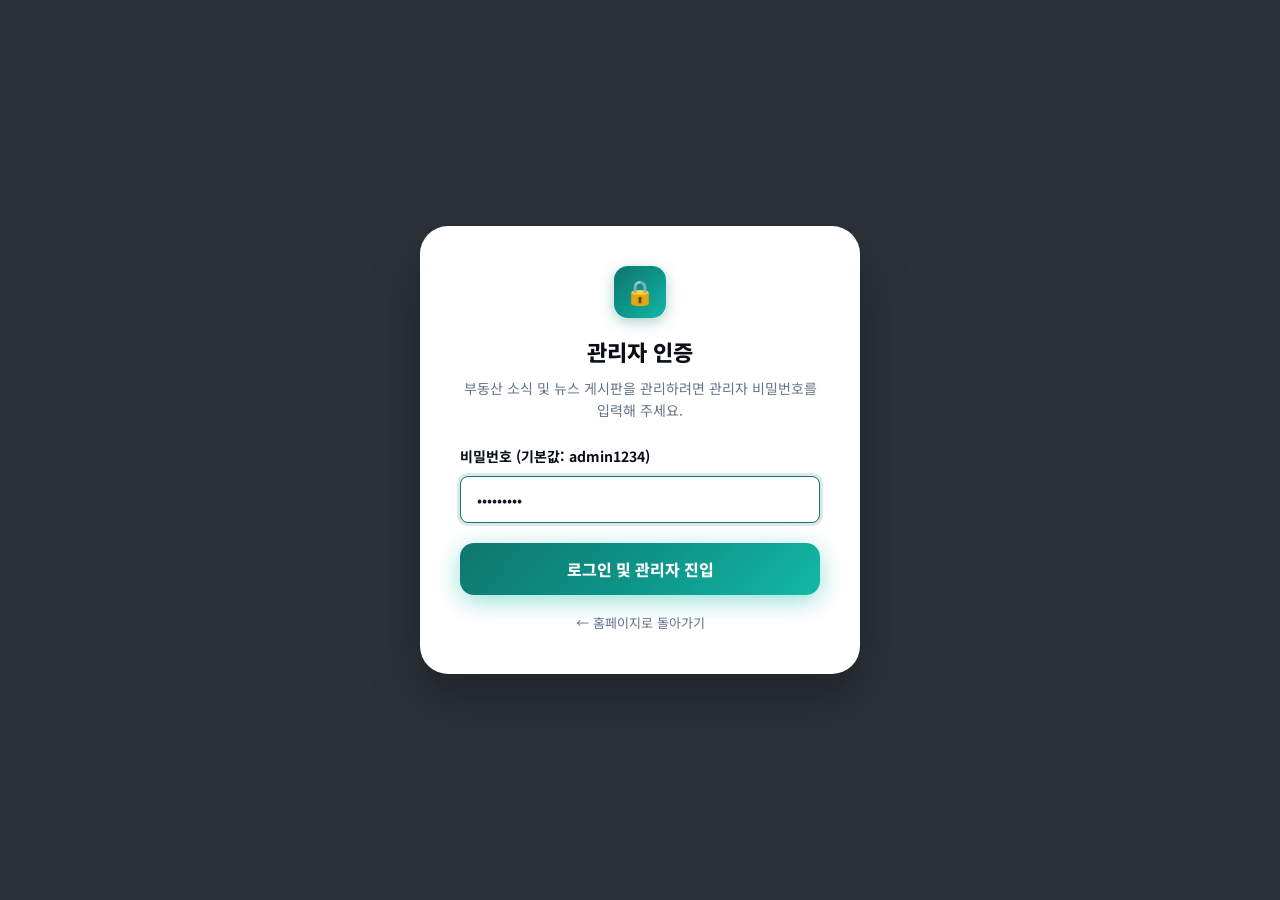
==== admin.html @ b2b27954 "feat: 드림공인중개사사무소 홈페이지 및 Vercel 서버리스 게시판 시스템 초기 구축" ====
<!DOCTYPE html>
<html lang="ko">
<head>
  <meta charset="UTF-8">
  <meta name="viewport" content="width=device-width, initial-scale=1.0">
  <title>부동산 소식 관리자 포털 | Vercel 서버리스 어드민</title>
  <link rel="stylesheet" href="css/style.css">
  <style>
    .admin-container {
      max-width: 1140px;
      margin: 40px auto;
      padding: 0 20px;
    }
    .admin-header-bar {
      display: flex;
      align-items: center;
      justify-content: space-between;
      margin-bottom: 30px;
      padding-bottom: 20px;
      border-bottom: 1px solid var(--border-color);
    }
    .admin-card {
      background: #ffffff;
      border: 1px solid var(--border-color);
      border-radius: var(--radius-lg);
      padding: 28px;
      margin-bottom: 30px;
      box-shadow: var(--shadow-sm);
    }
    .admin-table {
      width: 100%;
      border-collapse: collapse;
      font-size: 14px;
    }
    .admin-table th, .admin-table td {
      padding: 14px 12px;
      text-align: left;
      border-bottom: 1px solid var(--border-color);
    }
    .admin-table th {
      background: #f8fafc;
      color: var(--text-muted);
      font-weight: 700;
    }
    .badge-cat {
      background: rgba(15, 118, 110, 0.1);
      color: var(--primary);
      padding: 4px 8px;
      border-radius: 4px;
      font-weight: 700;
      font-size: 12px;
    }
    .btn-table-edit {
      padding: 6px 12px;
      border-radius: var(--radius-sm);
      background: #f1f5f9;
      color: var(--text-main);
      font-weight: 600;
      cursor: pointer;
    }
    .btn-table-edit:hover {
      background: #e2e8f0;
    }
    .btn-table-del {
      padding: 6px 12px;
      border-radius: var(--radius-sm);
      background: #fee2e2;
      color: #dc2626;
      font-weight: 600;
      cursor: pointer;
    }
    .btn-table-del:hover {
      background: #fca5a5;
    }
    .status-badge-active {
      display: inline-block;
      padding: 6px 14px;
      border-radius: var(--radius-full);
      background: #ecfdf5;
      color: #047857;
      border: 1px solid #a7f3d0;
      font-weight: 700;
      font-size: 13px;
    }
    .status-badge-local {
      display: inline-block;
      padding: 6px 14px;
      border-radius: var(--radius-full);
      background: #fffbeb;
      color: #b45309;
      border: 1px solid #fde68a;
      font-weight: 700;
      font-size: 13px;
    }
    /* Auth Modal */
    .login-modal-box {
      position: fixed;
      inset: 0;
      background: rgba(9, 14, 23, 0.85);
      backdrop-filter: blur(10px);
      z-index: 3000;
      display: flex;
      align-items: center;
      justify-content: center;
      padding: 20px;
    }
    .login-card {
      background: #ffffff;
      border-radius: var(--radius-xl);
      padding: 40px;
      max-width: 440px;
      width: 100%;
      text-align: center;
      box-shadow: 0 25px 50px rgba(0,0,0,0.3);
    }
  </style>
</head>
<body style="background:#f1f5f9; padding-bottom: 40px;">

  <!-- Password Authentication Modal -->
  <div id="loginModal" class="login-modal-box">
    <div class="login-card">
      <div class="logo-badge" style="margin: 0 auto 16px; width:52px; height:52px; font-size:24px;">🔒</div>
      <h2 style="font-size:22px; font-weight:800; color:var(--navy-dark); margin-bottom:8px;">관리자 인증</h2>
      <p style="font-size:14px; color:var(--text-muted); margin-bottom:24px;">부동산 소식 및 뉴스 게시판을 관리하려면 관리자 비밀번호를 입력해 주세요.</p>
      
      <form onsubmit="handleLogin(event)">
        <div class="form-group" style="margin-bottom: 20px; text-align: left;">
          <label class="form-label">비밀번호 (기본값: admin1234)</label>
          <input type="password" id="adminPasswordInput" class="form-control" placeholder="비밀번호 입력" value="admin1234" required autofocus>
        </div>
        <button type="submit" class="btn-primary-glow" style="width:100%; justify-content:center; padding:14px;">로그인 및 관리자 진입</button>
        <div style="margin-top:14px;">
          <a href="/" style="font-size:13px; color:var(--text-muted);">← 홈페이지로 돌아가기</a>
        </div>
      </form>
    </div>
  </div>

  <!-- Admin Main Portal -->
  <div id="adminContent" class="admin-container" style="display:none;">
    
    <!-- Top Navigation -->
    <div class="admin-header-bar">
      <div>
        <a href="/" style="font-size:14px; font-weight:700; color:var(--primary); display:inline-flex; align-items:center; gap:6px; margin-bottom:6px;">
          ← 홈페이지 바로가기
        </a>
        <h1 style="font-size:26px; font-weight:900; color:var(--navy-dark);">부동산 소식 & 뉴스 관리자</h1>
        <p style="font-size:14px; color:var(--text-muted);">Vercel 서버리스 및 GitHub JSON 데이터베이스 연동 관리 포털</p>
      </div>

      <div style="display:flex; gap:10px; align-items:center;">
        <button onclick="downloadJsonBackup()" class="btn-secondary-glass" style="color:var(--navy-dark); border-color:#cbd5e1; background:#fff; padding:10px 16px; font-size:13px;">
          💾 JSON 백업 다운로드
        </button>
        <button onclick="handleLogout()" class="btn-secondary-glass" style="color:#ef4444; border-color:#fca5a5; background:#fff; padding:10px 16px; font-size:13px;">
          로그아웃
        </button>
      </div>
    </div>

    <!-- Serverless & GitHub DB Status Card -->
    <div class="admin-card" style="background: linear-gradient(to right, #f0fdfa, #f8fafc); border-color:#99f6e4;">
      <div style="display:flex; justify-content:space-between; align-items:center; flex-wrap:wrap; gap:16px; margin-bottom:14px;">
        <div style="display:flex; align-items:center; gap:12px;">
          <span style="font-size:20px;">⚡</span>
          <div>
            <h3 style="font-size:16px; font-weight:800; color:#0d5f58;">데이터베이스 연동 상태</h3>
            <p style="font-size:13px; color:#64748b;">별도의 유료 DB 없이 GitHub 레포지토리의 <code style="background:#e2e8f0; padding:2px 6px; border-radius:4px;">data/board.json</code> 파일을 영구 보존 데이터베이스로 사용합니다.</p>
          </div>
        </div>
        <div id="dbSourceBadge" class="status-badge-local">연동 확인 중...</div>
      </div>

      <details style="font-size:13px; color:#475569; background:#fff; padding:12px 16px; border-radius:8px; border:1px solid #e2e8f0;">
        <summary style="font-weight:700; cursor:pointer; color:#0f766e;">📌 Vercel 배포 시 GitHub 자동 커밋 영구 저장 설정법 (클릭하여 보기)</summary>
        <div style="margin-top:10px; line-height:1.7;">
          Vercel 대시보드 <strong>Project Settings → Environment Variables</strong>에 다음 3가지 환경변수를 등록하시면, 관리자에서 글을 쓸 때마다 GitHub 저장소로 자동 커밋되어 데이터가 영구 보존됩니다:
          <ul style="margin:8px 0 8px 20px; list-style:disc;">
            <li><strong>GITHUB_TOKEN</strong>: GitHub 개인 액세스 토큰 (Personal Access Token, <code style="background:#f1f5f9; padding:2px 4px;">repo</code> 권한 필요)</li>
            <li><strong>GITHUB_OWNER</strong>: GitHub 계정명 또는 조직명 (예: <code style="background:#f1f5f9; padding:2px 4px;">your-github-id</code>)</li>
            <li><strong>GITHUB_REPO</strong>: GitHub 레포지토리명 (예: <code style="background:#f1f5f9; padding:2px 4px;">your-realestate-repo</code>)</li>
            <li><strong>ADMIN_PASSWORD</strong>: 관리자 비밀번호 (기본값: admin1234)</li>
          </ul>
        </div>
      </details>
    </div>

    <!-- Post Creation & Editor Form -->
    <div class="admin-card">
      <div style="display:flex; justify-content:space-between; align-items:center; margin-bottom:20px;">
        <h2 id="formCardTitle" style="font-size:19px; font-weight:800; color:var(--navy-dark);">새 부동산 소식 / 뉴스 작성</h2>
        <button id="cancelEditBtn" onclick="resetForm()" style="display:none; font-size:13px; color:#ef4444; background:none; cursor:pointer; font-weight:700;">✕ 수정 취소</button>
      </div>

      <form id="postEditorForm">
        <div class="form-grid">
          <div class="form-group" style="grid-column: 1 / -1;">
            <label class="form-label">제목 *</label>
            <input type="text" name="title" class="form-control" placeholder="예: 안양 인덕원역 역세권 상가·오피스 가치 전망" required>
          </div>

          <div class="form-group">
            <label class="form-label">카테고리</label>
            <select name="category" class="form-control">
              <option value="개발호재">개발호재 (교통·환승·지구단위)</option>
              <option value="공장·창고">공장·창고 (지식산업센터·물류)</option>
              <option value="상가·사무실">상가·사무실 (역세권·임대수익)</option>
              <option value="세무·법률">세무·법률 (취득세감면·정책자금)</option>
              <option value="시장동향">시장동향 (시세·공실률트렌드)</option>
              <option value="공지사항">공지사항</option>
            </select>
          </div>

          <div class="form-group">
            <label class="form-label">작성자</label>
            <input type="text" name="author" class="form-control" value="대표 공인중개사">
          </div>

          <div class="form-group" style="grid-column: 1 / -1;">
            <label class="form-label">한 줄 요약 (카드 및 목록에 표시)</label>
            <input type="text" name="summary" class="form-control" placeholder="게시글의 핵심 내용을 1~2문장으로 요약해 주세요.">
          </div>

          <div class="form-group" style="grid-column: 1 / -1;">
            <label class="form-label">본문 내용 (마크다운 지원: ### 소제목, - 리스트, > 인용구 등) *</label>
            <textarea name="content" class="form-control" rows="8" placeholder="상세 소식 및 분석 내용을 입력하세요." required></textarea>
          </div>

          <div class="form-group">
            <label class="form-label">태그 (쉼표로 구분)</label>
            <input type="text" name="tags" class="form-control" placeholder="인덕원, GTX-C, 상가투자, 공장매매">
          </div>

          <div class="form-group">
            <label class="form-label">썸네일 이미지 URL (미입력 시 기본 이미지 자동 적용)</label>
            <input type="url" name="thumbnail" class="form-control" placeholder="https://images.unsplash.com/photo-...">
          </div>

          <div class="form-group" style="grid-column: 1 / -1; display:flex; align-items:center; gap:8px;">
            <input type="checkbox" id="isPinnedCheck" name="isPinned" style="width:18px; height:18px;">
            <label for="isPinnedCheck" style="font-size:14px; font-weight:700; color:var(--navy-dark); cursor:pointer;">
              상단 고정 공지로 등록 (목록 최상단에 핀으로 강조 표시)
            </label>
          </div>
        </div>

        <div style="display:flex; justify-content:flex-end; gap:12px;">
          <button type="button" onclick="resetForm()" class="btn-secondary-glass" style="color:var(--text-muted); border-color:#cbd5e1; background:#f8fafc;">초기화</button>
          <button type="submit" id="savePostBtn" class="btn-primary-glow" style="padding:12px 28px;">게시글 저장</button>
        </div>
      </form>
    </div>

    <!-- Posts Table List -->
    <div class="admin-card">
      <div style="display:flex; justify-content:space-between; align-items:center; margin-bottom:18px;">
        <h2 style="font-size:19px; font-weight:800; color:var(--navy-dark);">
          등록된 게시글 목록 <span id="totalPostCount" style="color:var(--primary); font-size:15px; font-weight:700;"></span>
        </h2>
      </div>

      <div style="overflow-x:auto;">
        <table class="admin-table">
          <thead>
            <tr>
              <th style="width:50px;">No</th>
              <th style="width:110px;">카테고리</th>
              <th>제목</th>
              <th style="width:100px;">등록일</th>
              <th style="width:70px;">조회수</th>
              <th style="width:130px;">관리</th>
            </tr>
          </thead>
          <tbody id="adminPostListBody">
            <!-- Dynamic rows rendered by admin.js -->
          </tbody>
        </table>
      </div>
    </div>

  </div>

  <script src="js/admin.js"></script>
</body>
</html>
---- css/style.css ----
/* ==========================================================================
   안양·군포·의왕 공장·창고·상가·사무실 전문 부동산 프리미엄 스타일시트
   Design System: Glassmorphism + Trust Teal & Luxury Navy + Modern Korean Typography
   ========================================================================== */

@import url('https://fonts.googleapis.com/css2?family=Montserrat:wght@400;500;600;700;800;900&family=Noto+Sans+KR:wght@300;400;500;600;700;800;900&family=Outfit:wght@400;500;600;700;800&display=swap');

:root {
  /* Color Palette */
  --primary: #0f766e;
  --primary-light: #14b8a6;
  --primary-dark: #0d5f58;
  --primary-gradient: linear-gradient(135deg, #0f766e 0%, #0d9488 50%, #14b8a6 100%);
  
  --navy-dark: #090e17;
  --navy-card: #111927;
  --navy-border: rgba(255, 255, 255, 0.08);
  
  --accent-gold: #d97706;
  --accent-gold-light: #f59e0b;
  --accent-gold-gradient: linear-gradient(135deg, #f59e0b 0%, #d97706 100%);

  --bg-main: #f8fafc;
  --bg-card: #ffffff;
  --text-main: #0f172a;
  --text-muted: #64748b;
  --text-light: #94a3b8;
  --border-color: #e2e8f0;

  /* Glassmorphism Tokens */
  --glass-bg: rgba(255, 255, 255, 0.82);
  --glass-border: rgba(255, 255, 255, 0.6);
  --glass-shadow: 0 20px 40px -15px rgba(15, 118, 110, 0.1);
  --glass-blur: blur(16px);

  --glass-dark-bg: rgba(17, 25, 39, 0.88);
  --glass-dark-border: rgba(255, 255, 255, 0.12);
  --glass-dark-shadow: 0 25px 50px -12px rgba(0, 0, 0, 0.5);

  /* Elevation */
  --shadow-sm: 0 2px 4px rgba(0, 0, 0, 0.04);
  --shadow-md: 0 6px 16px rgba(0, 0, 0, 0.08);
  --shadow-lg: 0 12px 30px rgba(0, 0, 0, 0.12);
  --shadow-glow: 0 0 25px rgba(20, 184, 166, 0.35);

  /* Radius & Spacing */
  --radius-sm: 8px;
  --radius-md: 14px;
  --radius-lg: 20px;
  --radius-xl: 28px;
  --radius-full: 9999px;

  --transition-fast: 0.18s ease;
  --transition-normal: 0.3s cubic-bezier(0.16, 1, 0.3, 1);
  --transition-slow: 0.5s cubic-bezier(0.16, 1, 0.3, 1);
}

/* Global Reset & Base */
*, *::before, *::after {
  box-sizing: border-box;
  margin: 0;
  padding: 0;
}

html {
  font-family: 'Noto Sans KR', -apple-system, BlinkMacSystemFont, "Apple SD Gothic Neo", sans-serif;
  scroll-behavior: smooth;
  color: var(--text-main);
  background-color: var(--bg-main);
  -webkit-font-smoothing: antialiased;
  -webkit-tap-highlight-color: transparent;
}

body {
  overflow-x: hidden;
  line-height: 1.6;
  position: relative;
  padding-bottom: 76px; /* Space for mobile sticky bottom bar */
}

@media (min-width: 992px) {
  body {
    padding-bottom: 0;
  }
}

a {
  text-decoration: none;
  color: inherit;
  transition: var(--transition-fast);
}

button, input, select, textarea {
  font-family: inherit;
  border: none;
  outline: none;
}

ul {
  list-style: none;
}

img {
  max-width: 100%;
  height: auto;
  display: block;
}

.num {
  font-family: 'Outfit', 'Montserrat', sans-serif;
  letter-spacing: -0.02em;
}

.container {
  width: 100%;
  max-width: 1240px;
  margin: 0 auto;
  padding: 0 20px;
}

/* ==========================================================================
   Header & Glass Navigation
   ========================================================================== */
.site-header {
  position: sticky;
  top: 0;
  z-index: 1000;
  background: var(--glass-bg);
  backdrop-filter: var(--glass-blur);
  -webkit-backdrop-filter: var(--glass-blur);
  border-bottom: 1px solid var(--border-color);
  transition: var(--transition-normal);
}

.site-header.scrolled {
  background: rgba(255, 255, 255, 0.94);
  box-shadow: 0 10px 30px rgba(0, 0, 0, 0.06);
}

.nav-container {
  display: flex;
  align-items: center;
  justify-content: space-between;
  height: 72px;
}

.brand-logo {
  display: flex;
  align-items: center;
  gap: 12px;
}

.logo-badge {
  width: 42px;
  height: 42px;
  border-radius: var(--radius-md);
  background: var(--primary-gradient);
  display: flex;
  align-items: center;
  justify-content: center;
  color: #ffffff;
  font-size: 20px;
  box-shadow: 0 4px 14px rgba(15, 118, 110, 0.35);
}

.logo-text h1 {
  font-size: 19px;
  font-weight: 800;
  color: var(--navy-dark);
  line-height: 1.2;
  letter-spacing: -0.03em;
}

.logo-text span {
  font-size: 11px;
  color: var(--primary);
  font-weight: 600;
  letter-spacing: 0.05em;
  text-transform: uppercase;
}

.nav-links {
  display: none;
  align-items: center;
  gap: 28px;
}

@media (min-width: 992px) {
  .nav-links {
    display: flex;
  }
}

.nav-link {
  font-size: 15px;
  font-weight: 600;
  color: var(--text-main);
  position: relative;
  padding: 6px 0;
}

.nav-link:hover, .nav-link.active {
  color: var(--primary);
}

.nav-link::after {
  content: '';
  position: absolute;
  bottom: 0;
  left: 0;
  width: 0%;
  height: 2px;
  background: var(--primary);
  transition: var(--transition-fast);
}

.nav-link:hover::after, .nav-link.active::after {
  width: 100%;
}

.header-cta-group {
  display: flex;
  align-items: center;
  gap: 12px;
}

.btn-header-call {
  display: flex;
  align-items: center;
  gap: 8px;
  padding: 10px 18px;
  border-radius: var(--radius-full);
  background: var(--primary-gradient);
  color: #ffffff;
  font-weight: 700;
  font-size: 14px;
  box-shadow: 0 4px 15px rgba(15, 118, 110, 0.3);
  transition: var(--transition-normal);
}

.btn-header-call:hover {
  transform: translateY(-2px);
  box-shadow: 0 8px 24px rgba(15, 118, 110, 0.4);
}

.btn-header-call svg {
  width: 17px;
  height: 17px;
  fill: currentColor;
  animation: pulse-ring 2s infinite;
}

.btn-admin-link {
  display: inline-flex;
  align-items: center;
  padding: 8px 12px;
  border-radius: var(--radius-sm);
  background: rgba(15, 118, 110, 0.08);
  color: var(--primary);
  font-size: 13px;
  font-weight: 600;
  border: 1px solid rgba(15, 118, 110, 0.2);
}

.btn-admin-link:hover {
  background: var(--primary);
  color: #fff;
}

/* ==========================================================================
   Hero Section (Interactive & High Converting)
   ========================================================================== */
.hero-section {
  position: relative;
  padding: 60px 0 80px;
  background: linear-gradient(175deg, #090e17 0%, #0f1c2d 55%, #0b1523 100%);
  color: #ffffff;
  overflow: hidden;
}

.hero-backdrop-glow {
  position: absolute;
  top: -150px;
  right: -100px;
  width: 600px;
  height: 600px;
  background: radial-gradient(circle, rgba(20, 184, 166, 0.22) 0%, transparent 70%);
  filter: blur(80px);
  pointer-events: none;
}

.hero-backdrop-glow-2 {
  position: absolute;
  bottom: -100px;
  left: -80px;
  width: 500px;
  height: 500px;
  background: radial-gradient(circle, rgba(217, 119, 6, 0.16) 0%, transparent 70%);
  filter: blur(80px);
  pointer-events: none;
}

.hero-grid {
  display: grid;
  grid-template-columns: 1fr;
  gap: 40px;
  position: relative;
  z-index: 2;
}

@media (min-width: 992px) {
  .hero-grid {
    grid-template-columns: 1.15fr 0.85fr;
    align-items: center;
    gap: 60px;
  }
}

.hero-content {
  max-width: 680px;
}

.hero-badge-pill {
  display: inline-flex;
  align-items: center;
  gap: 8px;
  padding: 6px 14px;
  border-radius: var(--radius-full);
  background: rgba(20, 184, 166, 0.15);
  border: 1px solid rgba(20, 184, 166, 0.35);
  color: #2dd4bf;
  font-size: 13px;
  font-weight: 700;
  margin-bottom: 20px;
}

.hero-badge-pill .pulse-dot {
  width: 8px;
  height: 8px;
  border-radius: 50%;
  background-color: #2dd4bf;
  box-shadow: 0 0 10px #2dd4bf;
  animation: pulse-ring 2s infinite;
}

.hero-title {
  font-size: 32px;
  font-weight: 900;
  line-height: 1.25;
  letter-spacing: -0.035em;
  margin-bottom: 18px;
}

@media (min-width: 768px) {
  .hero-title {
    font-size: 46px;
  }
}

.hero-title .highlight {
  background: linear-gradient(120deg, #2dd4bf, #38bdf8);
  -webkit-background-clip: text;
  -webkit-text-fill-color: transparent;
}

.hero-desc {
  font-size: 16px;
  color: #cbd5e1;
  margin-bottom: 32px;
  line-height: 1.7;
}

@media (min-width: 768px) {
  .hero-desc {
    font-size: 18px;
  }
}

.hero-cta-buttons {
  display: flex;
  flex-wrap: wrap;
  gap: 14px;
  margin-bottom: 40px;
}

.btn-primary-glow {
  display: inline-flex;
  align-items: center;
  justify-content: center;
  gap: 10px;
  padding: 16px 28px;
  border-radius: var(--radius-md);
  background: var(--primary-gradient);
  color: #ffffff;
  font-size: 16px;
  font-weight: 800;
  box-shadow: 0 6px 25px rgba(20, 184, 166, 0.45);
  cursor: pointer;
  transition: var(--transition-normal);
}

.btn-primary-glow:hover {
  transform: translateY(-3px);
  box-shadow: 0 12px 35px rgba(20, 184, 166, 0.6);
}

.btn-secondary-glass {
  display: inline-flex;
  align-items: center;
  justify-content: center;
  gap: 10px;
  padding: 16px 24px;
  border-radius: var(--radius-md);
  background: rgba(255, 255, 255, 0.08);
  border: 1px solid rgba(255, 255, 255, 0.2);
  color: #ffffff;
  font-size: 16px;
  font-weight: 700;
  backdrop-filter: blur(10px);
  cursor: pointer;
  transition: var(--transition-normal);
}

.btn-secondary-glass:hover {
  background: rgba(255, 255, 255, 0.16);
  border-color: rgba(255, 255, 255, 0.4);
  transform: translateY(-2px);
}

/* Quick Phone Call Card */
.hero-phone-card {
  background: var(--glass-dark-bg);
  backdrop-filter: var(--glass-blur);
  border: 1px solid var(--glass-dark-border);
  border-radius: var(--radius-xl);
  padding: 28px;
  box-shadow: var(--glass-dark-shadow);
  position: relative;
}

.hero-phone-card::before {
  content: '';
  position: absolute;
  top: 0;
  left: 30px;
  right: 30px;
  height: 2px;
  background: linear-gradient(90deg, transparent, #2dd4bf, transparent);
}

.phone-card-header {
  display: flex;
  align-items: center;
  justify-content: space-between;
  margin-bottom: 20px;
}

.phone-badge {
  background: rgba(217, 119, 6, 0.2);
  color: #fbbf24;
  border: 1px solid rgba(217, 119, 6, 0.4);
  padding: 4px 12px;
  border-radius: var(--radius-full);
  font-size: 12px;
  font-weight: 800;
}

.phone-numbers-box {
  display: flex;
  flex-direction: column;
  gap: 14px;
  margin-bottom: 24px;
}

.phone-dial-item {
  display: flex;
  align-items: center;
  justify-content: space-between;
  padding: 14px 18px;
  border-radius: var(--radius-md);
  background: rgba(255, 255, 255, 0.05);
  border: 1px solid rgba(255, 255, 255, 0.1);
  transition: var(--transition-fast);
}

.phone-dial-item:hover {
  background: rgba(20, 184, 166, 0.15);
  border-color: rgba(20, 184, 166, 0.4);
  transform: translateX(4px);
}

.phone-label {
  font-size: 13px;
  color: #94a3b8;
  display: block;
}

.phone-num {
  font-size: 20px;
  font-weight: 800;
  color: #ffffff;
  letter-spacing: 0.02em;
}

.call-btn-mini {
  width: 40px;
  height: 40px;
  border-radius: 50%;
  background: var(--primary-gradient);
  display: flex;
  align-items: center;
  justify-content: center;
  color: #fff;
  font-size: 16px;
  box-shadow: 0 4px 12px rgba(20, 184, 166, 0.4);
}

.phone-card-footer {
  font-size: 13px;
  color: #94a3b8;
  display: flex;
  align-items: center;
  gap: 8px;
  border-top: 1px solid rgba(255, 255, 255, 0.08);
  padding-top: 16px;
}

/* ==========================================================================
   Metrics Strip & Local Trust Badges
   ========================================================================== */
.metrics-strip {
  position: relative;
  margin-top: -30px;
  z-index: 10;
}

.metrics-box {
  background: var(--glass-bg);
  backdrop-filter: var(--glass-blur);
  border: 1px solid var(--border-color);
  border-radius: var(--radius-lg);
  padding: 24px;
  box-shadow: 0 15px 35px rgba(0, 0, 0, 0.07);
  display: grid;
  grid-template-columns: repeat(2, 1fr);
  gap: 20px;
}

@media (min-width: 768px) {
  .metrics-box {
    grid-template-columns: repeat(4, 1fr);
  }
}

.metric-item {
  text-align: center;
  padding: 10px;
  position: relative;
}

.metric-item:not(:last-child)::after {
  content: '';
  position: absolute;
  right: 0;
  top: 20%;
  bottom: 20%;
  width: 1px;
  background: var(--border-color);
}

.metric-value {
  font-size: 32px;
  font-weight: 900;
  color: var(--primary);
  line-height: 1.1;
  margin-bottom: 4px;
}

.metric-label {
  font-size: 13px;
  font-weight: 600;
  color: var(--text-muted);
}

/* ==========================================================================
   Interactive Property Search & Filter Section
   ========================================================================== */
.section {
  padding: 80px 0;
}

.section-head {
  text-align: center;
  max-width: 700px;
  margin: 0 auto 40px;
}

.section-tag {
  display: inline-block;
  font-size: 13px;
  font-weight: 700;
  color: var(--primary);
  background: rgba(15, 118, 110, 0.1);
  padding: 4px 14px;
  border-radius: var(--radius-full);
  margin-bottom: 12px;
  letter-spacing: 0.04em;
}

.section-title {
  font-size: 30px;
  font-weight: 900;
  color: var(--navy-dark);
  letter-spacing: -0.03em;
  line-height: 1.3;
  margin-bottom: 12px;
}

.section-subtitle {
  font-size: 15px;
  color: var(--text-muted);
}

/* Filter Bar */
.filter-tabs-wrapper {
  display: flex;
  flex-direction: column;
  gap: 16px;
  margin-bottom: 35px;
}

.category-tab-group {
  display: flex;
  align-items: center;
  justify-content: center;
  flex-wrap: wrap;
  gap: 10px;
}

.cat-tab-btn {
  padding: 12px 20px;
  border-radius: var(--radius-full);
  background: #ffffff;
  border: 1px solid var(--border-color);
  font-size: 14px;
  font-weight: 700;
  color: var(--text-main);
  cursor: pointer;
  transition: var(--transition-fast);
  box-shadow: var(--shadow-sm);
}

.cat-tab-btn:hover {
  border-color: var(--primary-light);
  color: var(--primary);
}

.cat-tab-btn.active {
  background: var(--primary-gradient);
  color: #ffffff;
  border-color: transparent;
  box-shadow: 0 4px 14px rgba(15, 118, 110, 0.35);
}

/* Region Sub-filters */
.sub-filter-row {
  display: flex;
  align-items: center;
  justify-content: center;
  gap: 8px;
  flex-wrap: wrap;
}

.region-chip {
  padding: 6px 14px;
  border-radius: var(--radius-full);
  font-size: 13px;
  font-weight: 600;
  background: transparent;
  border: 1px solid var(--border-color);
  color: var(--text-muted);
  cursor: pointer;
  transition: var(--transition-fast);
}

.region-chip:hover {
  background: rgba(15, 118, 110, 0.05);
  color: var(--primary);
}

.region-chip.active {
  background: var(--navy-dark);
  color: #ffffff;
  border-color: var(--navy-dark);
}

/* Property Cards Grid */
.property-grid {
  display: grid;
  grid-template-columns: 1fr;
  gap: 24px;
}

@media (min-width: 768px) {
  .property-grid {
    grid-template-columns: repeat(2, 1fr);
  }
}

@media (min-width: 1100px) {
  .property-grid {
    grid-template-columns: repeat(3, 1fr);
  }
}

.property-card {
  background: var(--bg-card);
  border: 1px solid var(--border-color);
  border-radius: var(--radius-lg);
  overflow: hidden;
  box-shadow: var(--shadow-sm);
  transition: var(--transition-normal);
  display: flex;
  flex-direction: column;
}

.property-card:hover {
  transform: translateY(-6px);
  box-shadow: var(--shadow-lg);
  border-color: var(--primary-light);
}

.prop-img-box {
  position: relative;
  height: 210px;
  overflow: hidden;
}

.prop-img {
  width: 100%;
  height: 100%;
  object-fit: cover;
  transition: transform 0.5s ease;
}

.property-card:hover .prop-img {
  transform: scale(1.05);
}

.prop-badge-top {
  position: absolute;
  top: 14px;
  left: 14px;
  padding: 5px 12px;
  border-radius: var(--radius-full);
  font-size: 12px;
  font-weight: 800;
  background: var(--navy-dark);
  color: #ffffff;
  box-shadow: 0 4px 10px rgba(0, 0, 0, 0.3);
}

.prop-type-badge {
  position: absolute;
  bottom: 12px;
  left: 14px;
  background: rgba(255, 255, 255, 0.92);
  backdrop-filter: blur(8px);
  padding: 4px 10px;
  border-radius: var(--radius-sm);
  font-size: 11px;
  font-weight: 700;
  color: var(--primary-dark);
}

.prop-body {
  padding: 22px;
  flex: 1;
  display: flex;
  flex-direction: column;
}

.prop-location {
  font-size: 13px;
  color: var(--primary);
  font-weight: 700;
  margin-bottom: 6px;
  display: flex;
  align-items: center;
  gap: 6px;
}

.prop-title {
  font-size: 17px;
  font-weight: 800;
  line-height: 1.4;
  margin-bottom: 14px;
  color: var(--navy-dark);
  display: -webkit-box;
  -webkit-line-clamp: 2;
  -webkit-box-orient: vertical;
  overflow: hidden;
}

.prop-price-box {
  margin-bottom: 16px;
  padding: 10px 14px;
  background: rgba(15, 118, 110, 0.05);
  border-radius: var(--radius-md);
  display: flex;
  align-items: baseline;
  justify-content: space-between;
}

.price-type {
  font-size: 13px;
  font-weight: 700;
  color: var(--text-muted);
}

.price-amount {
  font-size: 20px;
  font-weight: 900;
  color: var(--primary-dark);
}

.prop-specs-grid {
  display: grid;
  grid-template-columns: repeat(2, 1fr);
  gap: 10px;
  margin-bottom: 18px;
  font-size: 13px;
  color: var(--text-muted);
}

.spec-entry {
  display: flex;
  flex-direction: column;
}

.spec-entry strong {
  color: var(--text-main);
  font-weight: 700;
}

.prop-chips {
  display: flex;
  flex-wrap: wrap;
  gap: 6px;
  margin-bottom: 18px;
}

.chip-tag {
  font-size: 11px;
  font-weight: 600;
  padding: 3px 8px;
  border-radius: var(--radius-sm);
  background: #f1f5f9;
  color: var(--text-muted);
}

.prop-actions {
  margin-top: auto;
  display: grid;
  grid-template-columns: 1fr 1fr;
  gap: 8px;
}

.btn-card-call {
  display: flex;
  align-items: center;
  justify-content: center;
  gap: 6px;
  padding: 11px;
  border-radius: var(--radius-sm);
  background: var(--primary-gradient);
  color: #ffffff;
  font-weight: 700;
  font-size: 14px;
}

.btn-card-detail {
  display: flex;
  align-items: center;
  justify-content: center;
  padding: 11px;
  border-radius: var(--radius-sm);
  background: #f8fafc;
  border: 1px solid var(--border-color);
  color: var(--text-main);
  font-weight: 600;
  font-size: 14px;
  cursor: pointer;
}

.btn-card-detail:hover {
  background: #e2e8f0;
}

/* ==========================================================================
   Real Estate News & Insights Board Section
   ========================================================================== */
.board-section {
  background: #ffffff;
  border-top: 1px solid var(--border-color);
  border-bottom: 1px solid var(--border-color);
}

.board-filter-header {
  display: flex;
  flex-direction: column;
  gap: 16px;
  margin-bottom: 30px;
}

@media (min-width: 768px) {
  .board-filter-header {
    flex-direction: row;
    align-items: center;
    justify-content: space-between;
  }
}

.board-pills {
  display: flex;
  flex-wrap: wrap;
  gap: 8px;
}

.board-pill-btn {
  padding: 8px 16px;
  border-radius: var(--radius-full);
  background: #f1f5f9;
  font-size: 13px;
  font-weight: 700;
  color: var(--text-muted);
  cursor: pointer;
  transition: var(--transition-fast);
}

.board-pill-btn.active, .board-pill-btn:hover {
  background: var(--primary);
  color: #ffffff;
}

.board-search-box {
  position: relative;
  width: 100%;
  max-width: 320px;
}

.board-search-input {
  width: 100%;
  padding: 10px 16px 10px 38px;
  border-radius: var(--radius-full);
  border: 1px solid var(--border-color);
  background: #f8fafc;
  font-size: 14px;
  transition: var(--transition-fast);
}

.board-search-input:focus {
  border-color: var(--primary);
  background: #ffffff;
  box-shadow: 0 0 0 3px rgba(15, 118, 110, 0.15);
}

.board-search-icon {
  position: absolute;
  left: 14px;
  top: 50%;
  transform: translateY(-50%);
  color: var(--text-muted);
  pointer-events: none;
}

/* Board Cards Grid */
.board-grid {
  display: grid;
  grid-template-columns: 1fr;
  gap: 24px;
  margin-bottom: 40px;
}

@media (min-width: 768px) {
  .board-grid {
    grid-template-columns: repeat(2, 1fr);
  }
}

@media (min-width: 1024px) {
  .board-grid {
    grid-template-columns: repeat(3, 1fr);
  }
}

.news-card {
  background: var(--bg-card);
  border: 1px solid var(--border-color);
  border-radius: var(--radius-md);
  overflow: hidden;
  box-shadow: var(--shadow-sm);
  display: flex;
  flex-direction: column;
  cursor: pointer;
  transition: var(--transition-normal);
}

.news-card:hover {
  transform: translateY(-4px);
  border-color: var(--primary-light);
  box-shadow: var(--shadow-md);
}

.news-thumb-wrap {
  height: 170px;
  position: relative;
  overflow: hidden;
}

.news-thumb {
  width: 100%;
  height: 100%;
  object-fit: cover;
  transition: transform 0.4s ease;
}

.news-card:hover .news-thumb {
  transform: scale(1.05);
}

.news-cat-chip {
  position: absolute;
  top: 12px;
  left: 12px;
  padding: 4px 10px;
  border-radius: var(--radius-full);
  font-size: 11px;
  font-weight: 800;
  background: rgba(15, 118, 110, 0.9);
  color: #fff;
  backdrop-filter: blur(4px);
}

.news-pinned-icon {
  position: absolute;
  top: 12px;
  right: 12px;
  background: var(--accent-gold);
  color: #fff;
  padding: 4px 8px;
  border-radius: var(--radius-sm);
  font-size: 11px;
  font-weight: 800;
}

.news-body {
  padding: 20px;
  flex: 1;
  display: flex;
  flex-direction: column;
}

.news-meta {
  font-size: 12px;
  color: var(--text-light);
  margin-bottom: 8px;
  display: flex;
  align-items: center;
  justify-content: space-between;
}

.news-title {
  font-size: 17px;
  font-weight: 800;
  line-height: 1.4;
  color: var(--navy-dark);
  margin-bottom: 10px;
  display: -webkit-box;
  -webkit-line-clamp: 2;
  -webkit-box-orient: vertical;
  overflow: hidden;
}

.news-summary {
  font-size: 14px;
  color: var(--text-muted);
  line-height: 1.6;
  margin-bottom: 16px;
  display: -webkit-box;
  -webkit-line-clamp: 3;
  -webkit-box-orient: vertical;
  overflow: hidden;
}

.news-tags {
  margin-top: auto;
  display: flex;
  flex-wrap: wrap;
  gap: 6px;
}

.news-tag-item {
  font-size: 11px;
  color: var(--primary);
  background: rgba(15, 118, 110, 0.08);
  padding: 2px 8px;
  border-radius: 4px;
  font-weight: 600;
}

/* ==========================================================================
   High-Converting Call CTA Banner Section
   ========================================================================== */
.cta-banner-section {
  padding: 70px 0;
  background: linear-gradient(135deg, #090e17 0%, #0f766e 100%);
  color: #ffffff;
  position: relative;
  overflow: hidden;
}

.cta-banner-card {
  background: rgba(255, 255, 255, 0.07);
  backdrop-filter: var(--glass-blur);
  border: 1px solid rgba(255, 255, 255, 0.2);
  border-radius: var(--radius-xl);
  padding: 40px 30px;
  text-align: center;
  position: relative;
}

@media (min-width: 768px) {
  .cta-banner-card {
    padding: 60px;
  }
}

.cta-banner-title {
  font-size: 28px;
  font-weight: 900;
  line-height: 1.3;
  margin-bottom: 16px;
}

@media (min-width: 768px) {
  .cta-banner-title {
    font-size: 38px;
  }
}

.cta-banner-subtitle {
  font-size: 16px;
  color: #e2e8f0;
  max-width: 650px;
  margin: 0 auto 36px;
}

.cta-dial-actions {
  display: flex;
  flex-wrap: wrap;
  justify-content: center;
  gap: 16px;
  margin-bottom: 24px;
}

.btn-cta-giant-call {
  display: inline-flex;
  align-items: center;
  gap: 12px;
  padding: 18px 36px;
  border-radius: var(--radius-full);
  background: #ffffff;
  color: var(--navy-dark);
  font-size: 20px;
  font-weight: 900;
  box-shadow: 0 10px 30px rgba(0, 0, 0, 0.3);
  transition: var(--transition-normal);
}

.btn-cta-giant-call:hover {
  transform: scale(1.04);
  box-shadow: 0 15px 40px rgba(0, 0, 0, 0.4);
}

.btn-cta-giant-sms {
  display: inline-flex;
  align-items: center;
  gap: 10px;
  padding: 18px 30px;
  border-radius: var(--radius-full);
  background: var(--accent-gold-gradient);
  color: #ffffff;
  font-size: 18px;
  font-weight: 800;
  box-shadow: 0 10px 25px rgba(217, 119, 6, 0.4);
  transition: var(--transition-normal);
}

.btn-cta-giant-sms:hover {
  transform: scale(1.04);
  box-shadow: 0 15px 35px rgba(217, 119, 6, 0.5);
}

/* ==========================================================================
   Consultation Request Form Modal & Section
   ========================================================================== */
.inquiry-section {
  padding: 80px 0;
  background: #f8fafc;
}

.inquiry-card-glass {
  background: #ffffff;
  border: 1px solid var(--border-color);
  border-radius: var(--radius-xl);
  padding: 36px;
  box-shadow: var(--shadow-md);
  max-width: 800px;
  margin: 0 auto;
}

.form-grid {
  display: grid;
  grid-template-columns: 1fr;
  gap: 20px;
  margin-bottom: 24px;
}

@media (min-width: 768px) {
  .form-grid {
    grid-template-columns: 1fr 1fr;
  }
}

.form-group {
  display: flex;
  flex-direction: column;
  gap: 8px;
}

.form-group.full-width {
  grid-column: 1 / -1;
}

.form-label {
  font-size: 14px;
  font-weight: 700;
  color: var(--navy-dark);
}

.form-control {
  width: 100%;
  padding: 12px 16px;
  border-radius: var(--radius-sm);
  border: 1px solid var(--border-color);
  background: #f8fafc;
  font-size: 15px;
  color: var(--text-main);
  transition: var(--transition-fast);
}

.form-control:focus {
  background: #ffffff;
  border-color: var(--primary);
  box-shadow: 0 0 0 3px rgba(15, 118, 110, 0.15);
}

textarea.form-control {
  resize: vertical;
  min-height: 100px;
}

.btn-submit-inquiry {
  width: 100%;
  padding: 16px;
  border-radius: var(--radius-md);
  background: var(--primary-gradient);
  color: #ffffff;
  font-size: 16px;
  font-weight: 800;
  cursor: pointer;
  transition: var(--transition-normal);
  box-shadow: 0 4px 16px rgba(15, 118, 110, 0.3);
}

.btn-submit-inquiry:hover {
  transform: translateY(-2px);
  box-shadow: 0 8px 24px rgba(15, 118, 110, 0.45);
}

/* ==========================================================================
   Modals (Board Detail & Property Detail)
   ========================================================================== */
.modal-overlay {
  position: fixed;
  inset: 0;
  z-index: 2000;
  background: rgba(9, 14, 23, 0.75);
  backdrop-filter: blur(8px);
  display: flex;
  align-items: center;
  justify-content: center;
  padding: 20px;
  opacity: 0;
  visibility: hidden;
  transition: opacity 0.3s ease, visibility 0.3s ease;
}

.modal-overlay.active {
  opacity: 1;
  visibility: visible;
}

.modal-container {
  background: #ffffff;
  border-radius: var(--radius-xl);
  max-width: 720px;
  width: 100%;
  max-height: 90vh;
  overflow-y: auto;
  box-shadow: 0 25px 60px rgba(0, 0, 0, 0.3);
  position: relative;
  transform: scale(0.95);
  transition: transform 0.3s cubic-bezier(0.16, 1, 0.3, 1);
}

.modal-overlay.active .modal-container {
  transform: scale(1);
}

.modal-close-btn {
  position: absolute;
  top: 18px;
  right: 18px;
  width: 36px;
  height: 36px;
  border-radius: 50%;
  background: rgba(0, 0, 0, 0.06);
  display: flex;
  align-items: center;
  justify-content: center;
  color: var(--navy-dark);
  font-size: 18px;
  cursor: pointer;
  z-index: 10;
  transition: var(--transition-fast);
}

.modal-close-btn:hover {
  background: rgba(0, 0, 0, 0.12);
}

.modal-header-img {
  width: 100%;
  height: 250px;
  object-fit: cover;
}

.modal-body {
  padding: 30px;
}

.modal-article-title {
  font-size: 24px;
  font-weight: 800;
  line-height: 1.35;
  color: var(--navy-dark);
  margin-bottom: 12px;
}

.modal-article-meta {
  font-size: 13px;
  color: var(--text-muted);
  display: flex;
  align-items: center;
  gap: 16px;
  border-bottom: 1px solid var(--border-color);
  padding-bottom: 16px;
  margin-bottom: 24px;
}

.modal-article-content {
  font-size: 16px;
  line-height: 1.8;
  color: #334155;
  margin-bottom: 30px;
}

.modal-article-content h3 {
  font-size: 19px;
  font-weight: 800;
  color: var(--navy-dark);
  margin: 24px 0 10px;
}

.modal-article-content h4 {
  font-size: 17px;
  font-weight: 700;
  color: var(--primary-dark);
  margin: 18px 0 8px;
}

.modal-article-content blockquote {
  border-left: 4px solid var(--primary);
  background: #f0fdfa;
  padding: 14px 18px;
  margin: 18px 0;
  border-radius: 0 var(--radius-sm) var(--radius-sm) 0;
  font-size: 15px;
  color: #134e4a;
}

.modal-article-content ul {
  padding-left: 20px;
  margin: 12px 0;
  list-style: disc;
}

.modal-article-content li {
  margin-bottom: 6px;
}

.modal-call-footer {
  background: #f8fafc;
  border-radius: var(--radius-md);
  padding: 20px;
  text-align: center;
  border: 1px dashed var(--primary);
}

/* ==========================================================================
   Mobile Sticky Bottom Call Bar (High-Conversion UX)
   ========================================================================== */
.mobile-bottom-bar {
  position: fixed;
  bottom: 0;
  left: 0;
  right: 0;
  z-index: 1000;
  background: rgba(9, 14, 23, 0.95);
  backdrop-filter: blur(12px);
  border-top: 1px solid rgba(255, 255, 255, 0.12);
  display: flex;
  align-items: center;
  height: 68px;
  padding: 0 12px;
}

@media (min-width: 992px) {
  .mobile-bottom-bar {
    display: none;
  }
}

.bottom-bar-grid {
  display: grid;
  grid-template-columns: 1fr 1fr 1.3fr;
  width: 100%;
  gap: 8px;
}

.bottom-bar-btn {
  height: 48px;
  display: flex;
  align-items: center;
  justify-content: center;
  gap: 6px;
  border-radius: var(--radius-md);
  font-size: 13px;
  font-weight: 700;
  cursor: pointer;
}

.btn-bottom-sms {
  background: rgba(255, 255, 255, 0.1);
  color: #ffffff;
  border: 1px solid rgba(255, 255, 255, 0.15);
}

.btn-bottom-inquiry {
  background: rgba(217, 119, 6, 0.2);
  color: #fbbf24;
  border: 1px solid rgba(217, 119, 6, 0.4);
}

.btn-bottom-call {
  background: var(--primary-gradient);
  color: #ffffff;
  font-size: 14px;
  font-weight: 800;
  box-shadow: 0 4px 15px rgba(20, 184, 166, 0.4);
}

/* ==========================================================================
   Footer
   ========================================================================== */
.site-footer {
  background: var(--navy-dark);
  color: #94a3b8;
  padding: 60px 0 30px;
  border-top: 1px solid rgba(255, 255, 255, 0.08);
}

.footer-grid {
  display: grid;
  grid-template-columns: 1fr;
  gap: 40px;
  margin-bottom: 40px;
}

@media (min-width: 768px) {
  .footer-grid {
    grid-template-columns: 2fr 1fr 1fr;
  }
}

.footer-brand h2 {
  color: #ffffff;
  font-size: 20px;
  font-weight: 800;
  margin-bottom: 12px;
}

.footer-desc {
  font-size: 14px;
  line-height: 1.6;
  max-width: 480px;
  margin-bottom: 20px;
}

.footer-info-list {
  font-size: 13px;
  line-height: 1.8;
}

.footer-links-col h3 {
  color: #ffffff;
  font-size: 15px;
  font-weight: 700;
  margin-bottom: 16px;
}

.footer-links-col ul li {
  margin-bottom: 10px;
  font-size: 14px;
}

.footer-links-col ul li a:hover {
  color: #2dd4bf;
}

.footer-bottom {
  border-top: 1px solid rgba(255, 255, 255, 0.08);
  padding-top: 24px;
  display: flex;
  flex-direction: column;
  align-items: center;
  justify-content: space-between;
  gap: 12px;
  font-size: 12px;
}

@media (min-width: 768px) {
  .footer-bottom {
    flex-direction: row;
  }
}

/* Animations */
@keyframes pulse-ring {
  0% { transform: scale(0.95); opacity: 0.8; }
  50% { transform: scale(1.15); opacity: 1; }
  100% { transform: scale(0.95); opacity: 0.8; }
}
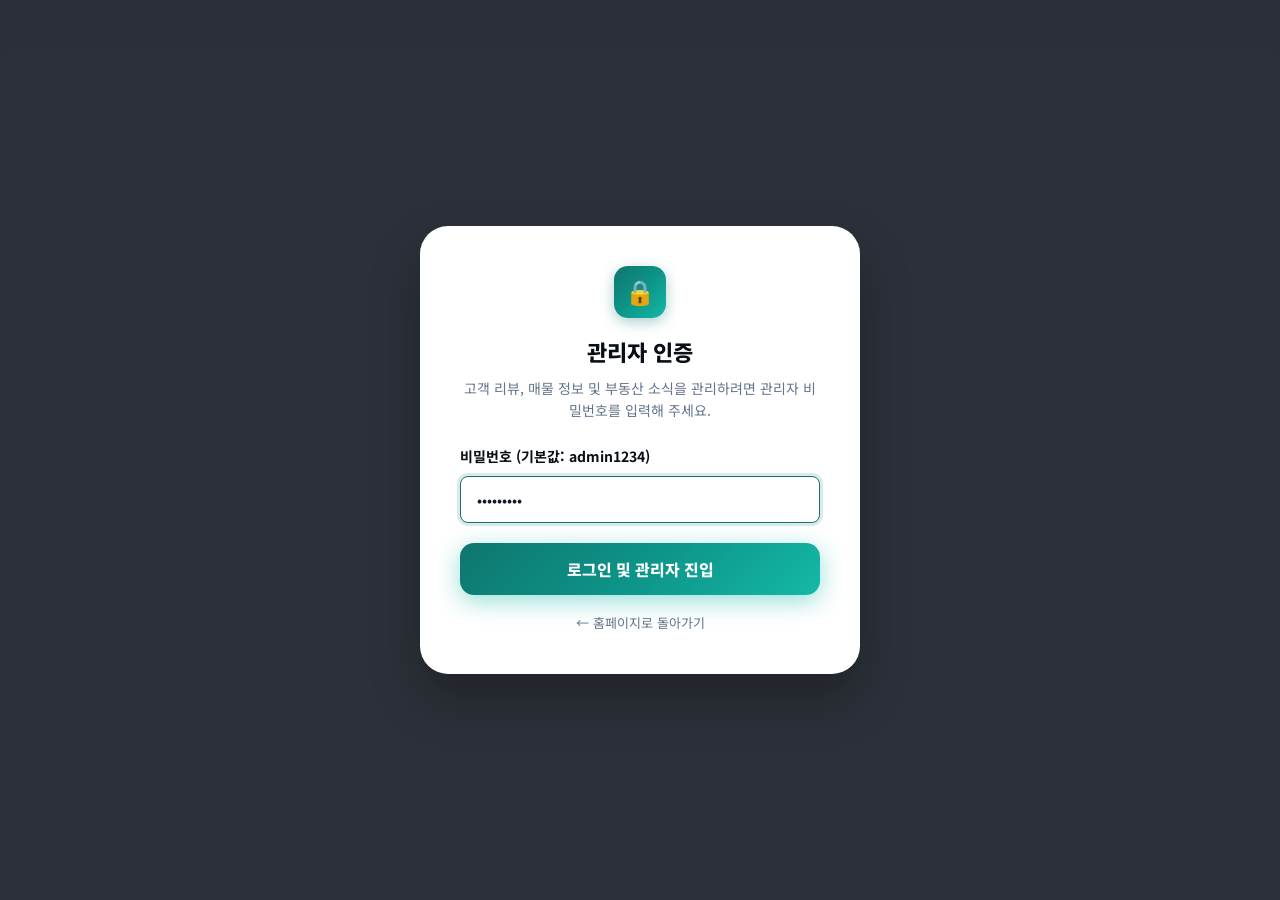
==== commit c698a5db: "feat: 고객 리뷰 시스템 및 실시간 매물 JPG 사진 업로드 반영" ====
--- a/admin.html
+++ b/admin.html
@@ -3,7 +3,7 @@
 <head>
   <meta charset="UTF-8">
   <meta name="viewport" content="width=device-width, initial-scale=1.0">
-  <title>부동산 소식 관리자 포털 | Vercel 서버리스 어드민</title>
+  <title>부동산 통합 관리자 포털 | 리뷰·매물·소식 관리</title>
   <link rel="stylesheet" href="css/style.css">
   <style>
     .admin-container {
@@ -15,7 +15,7 @@
       display: flex;
       align-items: center;
       justify-content: space-between;
-      margin-bottom: 30px;
+      margin-bottom: 24px;
       padding-bottom: 20px;
       border-bottom: 1px solid var(--border-color);
     }
@@ -27,6 +27,34 @@
       margin-bottom: 30px;
       box-shadow: var(--shadow-sm);
     }
+    .admin-tab-bar {
+      display: flex;
+      flex-wrap: wrap;
+      gap: 10px;
+      margin-bottom: 24px;
+    }
+    .admin-tab-btn {
+      padding: 12px 22px;
+      border-radius: 12px;
+      font-size: 15px;
+      font-weight: 800;
+      cursor: pointer;
+      background: #ffffff;
+      color: var(--text-muted);
+      border: 1px solid var(--border-color);
+      transition: var(--transition-fast);
+      box-shadow: 0 1px 3px rgba(0,0,0,0.04);
+    }
+    .admin-tab-btn:hover {
+      border-color: var(--primary);
+      color: var(--primary);
+    }
+    .admin-tab-btn.active {
+      background: var(--primary);
+      color: #ffffff;
+      border-color: var(--primary);
+      box-shadow: 0 4px 12px rgba(15, 118, 110, 0.25);
+    }
     .admin-table {
       width: 100%;
       border-collapse: collapse;
@@ -57,6 +85,7 @@
       color: var(--text-main);
       font-weight: 600;
       cursor: pointer;
+      border: none;
     }
     .btn-table-edit:hover {
       background: #e2e8f0;
@@ -68,6 +97,7 @@
       color: #dc2626;
       font-weight: 600;
       cursor: pointer;
+      border: none;
     }
     .btn-table-del:hover {
       background: #fca5a5;
@@ -115,14 +145,14 @@
     }
   </style>
 </head>
-<body style="background:#f1f5f9; padding-bottom: 40px;">
+<body style="background:#f1f5f9; padding-bottom: 60px;">
 
   <!-- Password Authentication Modal -->
   <div id="loginModal" class="login-modal-box">
     <div class="login-card">
       <div class="logo-badge" style="margin: 0 auto 16px; width:52px; height:52px; font-size:24px;">🔒</div>
       <h2 style="font-size:22px; font-weight:800; color:var(--navy-dark); margin-bottom:8px;">관리자 인증</h2>
-      <p style="font-size:14px; color:var(--text-muted); margin-bottom:24px;">부동산 소식 및 뉴스 게시판을 관리하려면 관리자 비밀번호를 입력해 주세요.</p>
+      <p style="font-size:14px; color:var(--text-muted); margin-bottom:24px;">고객 리뷰, 매물 정보 및 부동산 소식을 관리하려면 관리자 비밀번호를 입력해 주세요.</p>
       
       <form onsubmit="handleLogin(event)">
         <div class="form-group" style="margin-bottom: 20px; text-align: left;">
@@ -140,143 +170,454 @@
   <!-- Admin Main Portal -->
   <div id="adminContent" class="admin-container" style="display:none;">
     
-    <!-- Top Navigation -->
+    <!-- Top Navigation Bar -->
     <div class="admin-header-bar">
       <div>
         <a href="/" style="font-size:14px; font-weight:700; color:var(--primary); display:inline-flex; align-items:center; gap:6px; margin-bottom:6px;">
           ← 홈페이지 바로가기
         </a>
-        <h1 style="font-size:26px; font-weight:900; color:var(--navy-dark);">부동산 소식 & 뉴스 관리자</h1>
-        <p style="font-size:14px; color:var(--text-muted);">Vercel 서버리스 및 GitHub JSON 데이터베이스 연동 관리 포털</p>
+        <h1 style="font-size:26px; font-weight:900; color:var(--navy-dark);">부동산 통합 관리 시스템</h1>
+        <p style="font-size:14px; color:var(--text-muted);">실거래 고객 리뷰, 실제 매물 스펙, 부동산 소식 영구 보존 포털</p>
       </div>
 
       <div style="display:flex; gap:10px; align-items:center;">
-        <button onclick="downloadJsonBackup()" class="btn-secondary-glass" style="color:var(--navy-dark); border-color:#cbd5e1; background:#fff; padding:10px 16px; font-size:13px;">
-          💾 JSON 백업 다운로드
-        </button>
         <button onclick="handleLogout()" class="btn-secondary-glass" style="color:#ef4444; border-color:#fca5a5; background:#fff; padding:10px 16px; font-size:13px;">
           로그아웃
         </button>
       </div>
     </div>
 
-    <!-- Serverless & GitHub DB Status Card -->
-    <div class="admin-card" style="background: linear-gradient(to right, #f0fdfa, #f8fafc); border-color:#99f6e4;">
-      <div style="display:flex; justify-content:space-between; align-items:center; flex-wrap:wrap; gap:16px; margin-bottom:14px;">
-        <div style="display:flex; align-items:center; gap:12px;">
-          <span style="font-size:20px;">⚡</span>
+    <!-- Admin Tabs -->
+    <div class="admin-tab-bar">
+      <button onclick="switchAdminTab('reviews')" id="tabBtnReviews" class="admin-tab-btn active">
+        ⭐ 고객 리뷰 & 실매물 관리
+      </button>
+      <button onclick="switchAdminTab('properties')" id="tabBtnProperties" class="admin-tab-btn">
+        🏢 실시간 매물 직접 관리
+      </button>
+      <button onclick="switchAdminTab('board')" id="tabBtnBoard" class="admin-tab-btn">
+        📰 부동산 소식·뉴스 관리
+      </button>
+    </div>
+
+    <!-- ======================================================================
+         TAB 1: REVIEWS MANAGEMENT (Real Property Details + Review)
+         ====================================================================== -->
+    <div id="tabSectionReviews">
+      <!-- Review Input/Edit Card -->
+      <div class="admin-card">
+        <div style="display:flex; justify-content:space-between; align-items:center; margin-bottom:20px;">
           <div>
-            <h3 style="font-size:16px; font-weight:800; color:#0d5f58;">데이터베이스 연동 상태</h3>
-            <p style="font-size:13px; color:#64748b;">별도의 유료 DB 없이 GitHub 레포지토리의 <code style="background:#e2e8f0; padding:2px 6px; border-radius:4px;">data/board.json</code> 파일을 영구 보존 데이터베이스로 사용합니다.</p>
-          </div>
-        </div>
-        <div id="dbSourceBadge" class="status-badge-local">연동 확인 중...</div>
-      </div>
-
-      <details style="font-size:13px; color:#475569; background:#fff; padding:12px 16px; border-radius:8px; border:1px solid #e2e8f0;">
-        <summary style="font-weight:700; cursor:pointer; color:#0f766e;">📌 Vercel 배포 시 GitHub 자동 커밋 영구 저장 설정법 (클릭하여 보기)</summary>
-        <div style="margin-top:10px; line-height:1.7;">
-          Vercel 대시보드 <strong>Project Settings → Environment Variables</strong>에 다음 3가지 환경변수를 등록하시면, 관리자에서 글을 쓸 때마다 GitHub 저장소로 자동 커밋되어 데이터가 영구 보존됩니다:
-          <ul style="margin:8px 0 8px 20px; list-style:disc;">
-            <li><strong>GITHUB_TOKEN</strong>: GitHub 개인 액세스 토큰 (Personal Access Token, <code style="background:#f1f5f9; padding:2px 4px;">repo</code> 권한 필요)</li>
-            <li><strong>GITHUB_OWNER</strong>: GitHub 계정명 또는 조직명 (예: <code style="background:#f1f5f9; padding:2px 4px;">your-github-id</code>)</li>
-            <li><strong>GITHUB_REPO</strong>: GitHub 레포지토리명 (예: <code style="background:#f1f5f9; padding:2px 4px;">your-realestate-repo</code>)</li>
-            <li><strong>ADMIN_PASSWORD</strong>: 관리자 비밀번호 (기본값: admin1234)</li>
-          </ul>
-        </div>
-      </details>
+            <h2 id="reviewFormTitle" style="font-size:19px; font-weight:800; color:var(--navy-dark);">⭐ 고객 리뷰 & 실매물 정보 등록</h2>
+            <p style="font-size:13px; color:var(--text-muted);">실제 계약한 매물 정보와 고객 후기를 직접 입력하여 홈페이지에 즉시 반영합니다.</p>
+          </div>
+          <button id="cancelReviewEditBtn" onclick="resetReviewForm()" style="display:none; font-size:13px; color:#ef4444; background:none; cursor:pointer; font-weight:700;">✕ 수정 취소</button>
+        </div>
+
+        <form id="adminReviewForm" onsubmit="saveAdminReview(event)">
+          <!-- Property Information -->
+          <div class="form-section-title">
+            <span>🏢 1. 실제 계약 매물 정보</span>
+          </div>
+
+          <div class="form-grid" style="margin-bottom:20px;">
+            <div class="form-group" style="grid-column: 1 / -1;">
+              <label class="form-label">매물명 / 단지·건물명 *</label>
+              <input type="text" id="revPropTitle" class="form-control" placeholder="예: 안양 평촌 스마트스퀘어 4층 드라이브인 호실" required>
+            </div>
+
+            <div class="form-group">
+              <label class="form-label">부동산 유형</label>
+              <select id="revPropType" class="form-control">
+                <option value="factory">🏭 공장 / 지식산업센터</option>
+                <option value="warehouse">📦 물류창고 / 보관창고</option>
+                <option value="retail">🏪 상가 / 점포</option>
+                <option value="office">🏢 사무실 / 사옥</option>
+              </select>
+            </div>
+
+            <div class="form-group">
+              <label class="form-label">소재 지역</label>
+              <input type="text" id="revPropRegion" class="form-control" placeholder="예: 안양 평촌, 군포 당정, 의왕 포일">
+            </div>
+
+            <div class="form-group">
+              <label class="form-label">전용 면적 (실평수) *</label>
+              <input type="number" step="0.1" id="revPropArea" class="form-control" placeholder="예: 75" required>
+            </div>
+
+            <div class="form-group">
+              <label class="form-label">거래 금액 *</label>
+              <input type="text" id="revPropPrice" class="form-control" placeholder="예: 보증금 4,000만 / 월 380만 또는 매매 38억" required>
+            </div>
+
+            <div class="form-group" style="grid-column: 1 / -1;">
+              <label class="form-label">매물 핵심 스펙 (쉼표로 구분)</label>
+              <input type="text" id="revPropSpecs" class="form-control" placeholder="예: 5톤 화물 진입, 층고 5.6m, 동력 75kW, 호이스트 5톤">
+            </div>
+          </div>
+
+          <!-- Review Information -->
+          <div class="form-section-title">
+            <span>✍️ 2. 고객 후기 및 평가</span>
+          </div>
+
+          <div class="form-grid">
+            <div class="form-group">
+              <label class="form-label">작성자명 / 직함 *</label>
+              <input type="text" id="revClientName" class="form-control" placeholder="예: 성우정밀 김*수 대표" required>
+            </div>
+
+            <div class="form-group">
+              <label class="form-label">고객 회사명 또는 업종</label>
+              <input type="text" id="revClientCompany" class="form-control" placeholder="예: 정밀금형가공 제조기업">
+            </div>
+
+            <div class="form-group">
+              <label class="form-label">만족도 평점</label>
+              <select id="revRating" class="form-control" style="color:var(--accent-gold); font-weight:800;">
+                <option value="5">★★★★★ 5.0 만점</option>
+                <option value="4">★★★★☆ 4.0</option>
+                <option value="3">★★★☆☆ 3.0</option>
+              </select>
+            </div>
+
+            <div class="form-group">
+              <label class="form-label">강조 태그 (쉼표로 구분)</label>
+              <input type="text" id="revTags" class="form-control" placeholder="예: 드라이브인, 하중검증, 신속계약">
+            </div>
+
+            <div class="form-group" style="grid-column: 1 / -1;">
+              <label class="form-label">후기 제목 *</label>
+              <input type="text" id="revTitle" class="form-control" placeholder="예: 기계 하중과 5톤 화물차 진입 조건을 단 하루 만에 완벽 해결했습니다!" required>
+            </div>
+
+            <div class="form-group" style="grid-column: 1 / -1;">
+              <label class="form-label">후기 상세 본문 *</label>
+              <textarea id="revContent" class="form-control" rows="5" placeholder="실제 매물을 구하고 계약하는 과정에서 겪은 생생한 후기를 입력하세요." required></textarea>
+            </div>
+          </div>
+
+          <div style="display:flex; justify-content:flex-end; gap:12px; margin-top:20px;">
+            <button type="button" onclick="resetReviewForm()" class="btn-secondary-glass" style="color:var(--text-muted); border-color:#cbd5e1; background:#f8fafc;">초기화</button>
+            <button type="submit" id="saveReviewBtn" class="btn-primary-glow" style="padding:12px 28px;">⭐ 리뷰 저장</button>
+          </div>
+        </form>
+      </div>
+
+      <!-- Reviews Table List -->
+      <div class="admin-card">
+        <div style="display:flex; justify-content:space-between; align-items:center; margin-bottom:18px;">
+          <h2 style="font-size:19px; font-weight:800; color:var(--navy-dark);">
+            등록된 고객 리뷰 목록 <span id="adminReviewCountBadge" style="color:var(--primary); font-size:15px; font-weight:700;"></span>
+          </h2>
+        </div>
+
+        <div style="overflow-x:auto;">
+          <table class="admin-table">
+            <thead>
+              <tr>
+                <th style="width:50px;">No</th>
+                <th style="width:130px;">고객명 / 기업</th>
+                <th>실계약 매물명</th>
+                <th style="width:80px;">평점</th>
+                <th style="width:90px;">계약일자</th>
+                <th style="width:130px;">관리</th>
+              </tr>
+            </thead>
+            <tbody id="adminReviewsTableBody">
+              <!-- Rendered dynamically by admin.js -->
+            </tbody>
+          </table>
+        </div>
+      </div>
     </div>
 
-    <!-- Post Creation & Editor Form -->
-    <div class="admin-card">
-      <div style="display:flex; justify-content:space-between; align-items:center; margin-bottom:20px;">
-        <h2 id="formCardTitle" style="font-size:19px; font-weight:800; color:var(--navy-dark);">새 부동산 소식 / 뉴스 작성</h2>
-        <button id="cancelEditBtn" onclick="resetForm()" style="display:none; font-size:13px; color:#ef4444; background:none; cursor:pointer; font-weight:700;">✕ 수정 취소</button>
-      </div>
-
-      <form id="postEditorForm">
-        <div class="form-grid">
-          <div class="form-group" style="grid-column: 1 / -1;">
-            <label class="form-label">제목 *</label>
-            <input type="text" name="title" class="form-control" placeholder="예: 안양 인덕원역 역세권 상가·오피스 가치 전망" required>
-          </div>
-
-          <div class="form-group">
-            <label class="form-label">카테고리</label>
-            <select name="category" class="form-control">
-              <option value="개발호재">개발호재 (교통·환승·지구단위)</option>
-              <option value="공장·창고">공장·창고 (지식산업센터·물류)</option>
-              <option value="상가·사무실">상가·사무실 (역세권·임대수익)</option>
-              <option value="세무·법률">세무·법률 (취득세감면·정책자금)</option>
-              <option value="시장동향">시장동향 (시세·공실률트렌드)</option>
-              <option value="공지사항">공지사항</option>
-            </select>
-          </div>
-
-          <div class="form-group">
-            <label class="form-label">작성자</label>
-            <input type="text" name="author" class="form-control" value="대표 공인중개사">
-          </div>
-
-          <div class="form-group" style="grid-column: 1 / -1;">
-            <label class="form-label">한 줄 요약 (카드 및 목록에 표시)</label>
-            <input type="text" name="summary" class="form-control" placeholder="게시글의 핵심 내용을 1~2문장으로 요약해 주세요.">
-          </div>
-
-          <div class="form-group" style="grid-column: 1 / -1;">
-            <label class="form-label">본문 내용 (마크다운 지원: ### 소제목, - 리스트, > 인용구 등) *</label>
-            <textarea name="content" class="form-control" rows="8" placeholder="상세 소식 및 분석 내용을 입력하세요." required></textarea>
-          </div>
-
-          <div class="form-group">
-            <label class="form-label">태그 (쉼표로 구분)</label>
-            <input type="text" name="tags" class="form-control" placeholder="인덕원, GTX-C, 상가투자, 공장매매">
-          </div>
-
-          <div class="form-group">
-            <label class="form-label">썸네일 이미지 URL (미입력 시 기본 이미지 자동 적용)</label>
-            <input type="url" name="thumbnail" class="form-control" placeholder="https://images.unsplash.com/photo-...">
-          </div>
-
-          <div class="form-group" style="grid-column: 1 / -1; display:flex; align-items:center; gap:8px;">
-            <input type="checkbox" id="isPinnedCheck" name="isPinned" style="width:18px; height:18px;">
-            <label for="isPinnedCheck" style="font-size:14px; font-weight:700; color:var(--navy-dark); cursor:pointer;">
-              상단 고정 공지로 등록 (목록 최상단에 핀으로 강조 표시)
-            </label>
-          </div>
-        </div>
-
-        <div style="display:flex; justify-content:flex-end; gap:12px;">
-          <button type="button" onclick="resetForm()" class="btn-secondary-glass" style="color:var(--text-muted); border-color:#cbd5e1; background:#f8fafc;">초기화</button>
-          <button type="submit" id="savePostBtn" class="btn-primary-glow" style="padding:12px 28px;">게시글 저장</button>
-        </div>
-      </form>
+    <!-- ======================================================================
+         TAB 2: PROPERTIES MANAGEMENT (Direct Real Property Entries)
+         ====================================================================== -->
+    <div id="tabSectionProperties" style="display:none;">
+      <div class="admin-card">
+        <div style="display:flex; justify-content:space-between; align-items:center; margin-bottom:20px;">
+          <div>
+            <h2 id="propFormTitle" style="font-size:19px; font-weight:800; color:var(--navy-dark);">🏢 실제 매물 직접 등록 & 수정</h2>
+            <p style="font-size:13px; color:var(--text-muted);">홈페이지 추천 매물 섹션에 노출되는 실제 산업·상업용 부동산 매물을 직접 등록합니다.</p>
+          </div>
+          <button id="cancelPropEditBtn" onclick="resetPropForm()" style="display:none; font-size:13px; color:#ef4444; background:none; cursor:pointer; font-weight:700;">✕ 수정 취소</button>
+        </div>
+
+        <form id="adminPropForm" onsubmit="saveAdminProperty(event)">
+          <div class="form-grid">
+            <div class="form-group" style="grid-column: 1 / -1;">
+              <label class="form-label">매물명 / 제목 *</label>
+              <input type="text" id="propTitleInput" class="form-control" placeholder="예: 평촌 스마트스퀘어 드라이브인 호실 (5톤 화물차 진입)" required>
+            </div>
+
+            <div class="form-group">
+              <label class="form-label">부동산 유형</label>
+              <select id="propTypeSelect" class="form-control">
+                <option value="factory">공장 / 지식산업센터</option>
+                <option value="warehouse">물류 / 보관창고</option>
+                <option value="retail">상가 / 점포</option>
+                <option value="office">사무실 / 사옥</option>
+              </select>
+            </div>
+
+            <div class="form-group">
+              <label class="form-label">소재 지역</label>
+              <select id="propRegionSelect" class="form-control">
+                <option value="anyang">안양 평촌/인덕원</option>
+                <option value="gunpo">군포 당정/복합물류</option>
+                <option value="uiwang">의왕 포일/테크노파크</option>
+              </select>
+            </div>
+
+            <div class="form-group">
+              <label class="form-label">거래 구분</label>
+              <select id="propPriceTypeSelect" class="form-control">
+                <option value="임대">임대 (보증금/월세)</option>
+                <option value="매매">매매</option>
+              </select>
+            </div>
+
+            <div class="form-group">
+              <label class="form-label">전용 면적 (실평수) *</label>
+              <input type="number" step="0.1" id="propAreaInput" class="form-control" placeholder="예: 75" required>
+            </div>
+
+            <div class="form-group">
+              <label class="form-label">보증금 (만원, 임대 시)</label>
+              <input type="number" id="propDepositInput" class="form-control" placeholder="예: 4000">
+            </div>
+
+            <div class="form-group">
+              <label class="form-label">월세 (만원, 임대 시)</label>
+              <input type="number" id="propRentInput" class="form-control" placeholder="예: 380">
+            </div>
+
+            <div class="form-group">
+              <label class="form-label">매매가 (만원, 매매 시)</label>
+              <input type="number" id="propSalePriceInput" class="form-control" placeholder="예: 380000 (38억)">
+            </div>
+
+            <div class="form-group">
+              <label class="form-label">층수 / 층고</label>
+              <input type="text" id="propFloorInput" class="form-control" placeholder="예: 4층 / 5.6m">
+            </div>
+
+            <div class="form-group">
+              <label class="form-label">전력 / 주차</label>
+              <input type="text" id="propPowerInput" class="form-control" placeholder="예: 75kW / 무료 3대">
+            </div>
+
+            <div class="form-group">
+              <label class="form-label">강조 뱃지</label>
+              <input type="text" id="propBadgeInput" class="form-control" placeholder="예: 추천급매, 단독매매, 인테리어완비">
+            </div>
+
+            <div class="form-group" style="grid-column: 1 / -1;">
+              <label class="form-label">핵심 스펙 (쉼표 구분)</label>
+              <input type="text" id="propSpecsInput" class="form-control" placeholder="예: 드라이브인, 도어투도어, 호이스트, 바닥하중 1.2톤">
+            </div>
+
+            <!-- Property JPG Image Upload Component -->
+            <div class="form-group" style="grid-column: 1 / -1;">
+              <label class="form-label" style="display:flex; justify-content:space-between; align-items:center;">
+                <span>📷 매물 사진 등록 (JPG / PNG 파일 직접 업로드) *</span>
+                <span style="font-size:12px; color:var(--text-light); font-weight:normal;">PC나 스마트폰의 실제 현장 사진을 선택하세요</span>
+              </label>
+
+              <!-- Hidden file input for native file selection -->
+              <input type="file" id="propImageFileInput" accept="image/jpeg,image/png,image/webp,image/jpg" style="display:none;" onchange="handlePropFileChange(event)">
+
+              <!-- Clickable Drag & Drop Zone -->
+              <div id="propDropZone" class="image-upload-dropzone" onclick="document.getElementById('propImageFileInput').click()">
+                <div class="upload-dropzone-content">
+                  <div class="upload-icon-circle">
+                    <svg width="26" height="26" viewBox="0 0 24 24" fill="none" stroke="currentColor" stroke-width="2" stroke-linecap="round" stroke-linejoin="round">
+                      <rect x="3" y="3" width="18" height="18" rx="2" ry="2"/>
+                      <circle cx="8.5" cy="8.5" r="1.5"/>
+                      <polyline points="21 15 16 10 5 21"/>
+                    </svg>
+                  </div>
+                  <div style="font-size:15px; font-weight:800; color:var(--navy-dark); margin-bottom:4px;">
+                    클릭하여 내 컴퓨터의 JPG 사진 파일 선택
+                  </div>
+                  <div style="font-size:13px; color:var(--text-muted); margin-bottom:12px;">
+                    또는 여기에 사진 파일을 마우스로 끌어다 놓으세요 (.jpg, .jpeg, .png)
+                  </div>
+                  <button type="button" class="btn-secondary-glass" style="background:#fff; font-size:13px; font-weight:700; padding:8px 18px; pointer-events:none;">
+                    📁 내 컴퓨터에서 사진 파일 찾기
+                  </button>
+                </div>
+              </div>
+
+              <!-- Live Image Preview Card -->
+              <div id="propImagePreviewBox" style="display:none; margin-top:14px; background:#f8fafc; border:1px solid #cbd5e1; border-radius:14px; padding:16px;">
+                <div style="display:flex; align-items:center; justify-content:space-between; margin-bottom:10px; flex-wrap:wrap; gap:8px;">
+                  <div style="display:flex; align-items:center; gap:8px;">
+                    <span style="font-size:12px; font-weight:800; background:#e0f2fe; color:#0369a1; padding:3px 8px; border-radius:4px;">선택된 매물 사진</span>
+                    <span id="propPreviewFileName" style="font-size:13px; font-weight:700; color:var(--navy-dark);"></span>
+                    <span id="propPreviewFileSize" style="font-size:12px; color:var(--text-light);"></span>
+                  </div>
+                  <div style="display:flex; gap:6px;">
+                    <button type="button" onclick="document.getElementById('propImageFileInput').click()" class="btn-table-edit" style="font-size:12px; padding:6px 12px;">
+                      🔄 사진 변경
+                    </button>
+                    <button type="button" onclick="clearPropImagePreview()" class="btn-table-del" style="font-size:12px; padding:6px 12px;">
+                      ✕ 사진 삭제
+                    </button>
+                  </div>
+                </div>
+
+                <div style="width:100%; max-height:300px; overflow:hidden; border-radius:10px; border:1px solid #e2e8f0; display:flex; align-items:center; justify-content:center; background:#0f172a;">
+                  <img id="propPreviewImg" src="" alt="매물 사진 미리보기" style="max-width:100%; max-height:300px; object-fit:contain;">
+                </div>
+              </div>
+
+              <!-- Hidden input to hold current image value (Uploaded relative URL or compressed Base64 Data URL) -->
+              <input type="hidden" id="propImageInput">
+
+              <!-- Optional URL Fallback Accordion -->
+              <details style="margin-top:10px; font-size:12px; color:var(--text-muted);">
+                <summary style="cursor:pointer; color:var(--primary); font-weight:600;">🔗 외부 이미지 URL을 직접 입력하시겠습니까?</summary>
+                <div style="margin-top:8px;">
+                  <input type="url" id="propImageUrlFallback" class="form-control" style="font-size:13px; padding:8px 12px;" placeholder="https://..." oninput="handlePropUrlFallback(this.value)">
+                </div>
+              </details>
+            </div>
+          </div>
+
+          <div style="display:flex; justify-content:flex-end; gap:12px; margin-top:20px;">
+            <button type="button" onclick="resetPropForm()" class="btn-secondary-glass" style="color:var(--text-muted); border-color:#cbd5e1; background:#f8fafc;">초기화</button>
+            <button type="submit" id="savePropBtn" class="btn-primary-glow" style="padding:12px 28px;">🏢 매물 저장</button>
+          </div>
+        </form>
+      </div>
+
+      <!-- Properties Table -->
+      <div class="admin-card">
+        <div style="display:flex; justify-content:space-between; align-items:center; margin-bottom:18px;">
+          <h2 style="font-size:19px; font-weight:800; color:var(--navy-dark);">
+            등록된 실매물 목록 <span id="adminPropCountBadge" style="color:var(--primary); font-size:15px; font-weight:700;"></span>
+          </h2>
+        </div>
+
+        <div style="overflow-x:auto;">
+          <table class="admin-table">
+            <thead>
+              <tr>
+                <th style="width:50px;">No</th>
+                <th style="width:110px;">유형</th>
+                <th>매물명</th>
+                <th style="width:90px;">면적</th>
+                <th style="width:140px;">가격</th>
+                <th style="width:130px;">관리</th>
+              </tr>
+            </thead>
+            <tbody id="adminPropertiesTableBody">
+              <!-- Rendered dynamically by admin.js -->
+            </tbody>
+          </table>
+        </div>
+      </div>
     </div>
 
-    <!-- Posts Table List -->
-    <div class="admin-card">
-      <div style="display:flex; justify-content:space-between; align-items:center; margin-bottom:18px;">
-        <h2 style="font-size:19px; font-weight:800; color:var(--navy-dark);">
-          등록된 게시글 목록 <span id="totalPostCount" style="color:var(--primary); font-size:15px; font-weight:700;"></span>
-        </h2>
-      </div>
-
-      <div style="overflow-x:auto;">
-        <table class="admin-table">
-          <thead>
-            <tr>
-              <th style="width:50px;">No</th>
-              <th style="width:110px;">카테고리</th>
-              <th>제목</th>
-              <th style="width:100px;">등록일</th>
-              <th style="width:70px;">조회수</th>
-              <th style="width:130px;">관리</th>
-            </tr>
-          </thead>
-          <tbody id="adminPostListBody">
-            <!-- Dynamic rows rendered by admin.js -->
-          </tbody>
-        </table>
+    <!-- ======================================================================
+         TAB 3: BOARD ARTICLES MANAGEMENT (News & Market Insights)
+         ====================================================================== -->
+    <div id="tabSectionBoard" style="display:none;">
+      <!-- Post Creation & Editor Form -->
+      <div class="admin-card">
+        <div style="display:flex; justify-content:space-between; align-items:center; margin-bottom:20px;">
+          <h2 id="formCardTitle" style="font-size:19px; font-weight:800; color:var(--navy-dark);">새 부동산 소식 / 칼럼 작성</h2>
+          <button id="cancelEditBtn" onclick="resetForm()" style="display:none; font-size:13px; color:#ef4444; background:none; cursor:pointer; font-weight:700;">✕ 수정 취소</button>
+        </div>
+
+        <form id="postEditorForm">
+          <div class="form-grid">
+            <div class="form-group" style="grid-column: 1 / -1;">
+              <label class="form-label">제목 *</label>
+              <input type="text" name="title" class="form-control" placeholder="예: 안양 인덕원역 역세권 상가·오피스 가치 전망" required>
+            </div>
+
+            <div class="form-group">
+              <label class="form-label">카테고리</label>
+              <select name="category" class="form-control">
+                <option value="개발호재">개발호재 (교통·환승·지구단위)</option>
+                <option value="공장·창고">공장·창고 (지식산업센터·물류)</option>
+                <option value="상가·사무실">상가·사무실 (역세권·임대수익)</option>
+                <option value="세무·법률">세무·법률 (취득세감면·정책자금)</option>
+                <option value="시장동향">시장동향 (시세·공실률트렌드)</option>
+                <option value="공지사항">공지사항</option>
+              </select>
+            </div>
+
+            <div class="form-group">
+              <label class="form-label">작성자</label>
+              <input type="text" name="author" class="form-control" value="대표 공인중개사">
+            </div>
+
+            <div class="form-group" style="grid-column: 1 / -1;">
+              <label class="form-label">한 줄 요약 (카드 및 목록에 표시)</label>
+              <input type="text" name="summary" class="form-control" placeholder="게시글의 핵심 내용을 1~2문장으로 요약해 주세요.">
+            </div>
+
+            <div class="form-group" style="grid-column: 1 / -1;">
+              <label class="form-label">본문 내용 (마크다운 지원: ### 소제목, - 리스트, > 인용구 등) *</label>
+              <textarea name="content" class="form-control" rows="8" placeholder="상세 소식 및 분석 내용을 입력하세요." required></textarea>
+            </div>
+
+            <div class="form-group">
+              <label class="form-label">태그 (쉼표로 구분)</label>
+              <input type="text" name="tags" class="form-control" placeholder="인덕원, GTX-C, 상가투자, 공장매매">
+            </div>
+
+            <div class="form-group">
+              <label class="form-label">썸네일 이미지 URL</label>
+              <input type="url" name="thumbnail" class="form-control" placeholder="https://images.unsplash.com/photo-...">
+            </div>
+
+            <div class="form-group" style="grid-column: 1 / -1; display:flex; align-items:center; gap:8px;">
+              <input type="checkbox" id="isPinnedCheck" name="isPinned" style="width:18px; height:18px;">
+              <label for="isPinnedCheck" style="font-size:14px; font-weight:700; color:var(--navy-dark); cursor:pointer;">
+                상단 고정 공지로 등록 (목록 최상단에 핀으로 강조 표시)
+              </label>
+            </div>
+          </div>
+
+          <div style="display:flex; justify-content:flex-end; gap:12px; margin-top:20px;">
+            <button type="button" onclick="resetForm()" class="btn-secondary-glass" style="color:var(--text-muted); border-color:#cbd5e1; background:#f8fafc;">초기화</button>
+            <button type="submit" id="savePostBtn" class="btn-primary-glow" style="padding:12px 28px;">게시글 저장</button>
+          </div>
+        </form>
+      </div>
+
+      <!-- Posts Table List -->
+      <div class="admin-card">
+        <div style="display:flex; justify-content:space-between; align-items:center; margin-bottom:18px;">
+          <h2 style="font-size:19px; font-weight:800; color:var(--navy-dark);">
+            등록된 게시글 목록 <span id="totalPostCount" style="color:var(--primary); font-size:15px; font-weight:700;"></span>
+          </h2>
+        </div>
+
+        <div style="overflow-x:auto;">
+          <table class="admin-table">
+            <thead>
+              <tr>
+                <th style="width:50px;">No</th>
+                <th style="width:110px;">카테고리</th>
+                <th>제목</th>
+                <th style="width:100px;">등록일</th>
+                <th style="width:70px;">조회수</th>
+                <th style="width:130px;">관리</th>
+              </tr>
+            </thead>
+            <tbody id="adminPostListBody">
+              <!-- Dynamic rows rendered by admin.js -->
+            </tbody>
+          </table>
+        </div>
       </div>
     </div>
 
--- a/css/style.css
+++ b/css/style.css
@@ -1573,3 +1573,437 @@
   50% { transform: scale(1.15); opacity: 1; }
   100% { transform: scale(0.95); opacity: 0.8; }
 }
+
+/* ==========================================================================
+   Verified Client Reviews & Success Stories Styles
+   ========================================================================== */
+.reviews-section {
+  position: relative;
+}
+
+/* Trust Metrics Bar */
+.review-stats-bar {
+  background: #ffffff;
+  border: 1px solid var(--border-color);
+  border-radius: var(--radius-lg);
+  padding: 24px 32px;
+  display: grid;
+  grid-template-columns: repeat(auto-fit, minmax(200px, 1fr));
+  gap: 20px;
+  align-items: center;
+  margin-bottom: 36px;
+  box-shadow: var(--shadow-sm);
+}
+
+.review-stat-item {
+  display: flex;
+  flex-direction: column;
+  align-items: center;
+  text-align: center;
+}
+
+.stat-star-group {
+  display: flex;
+  align-items: center;
+  gap: 8px;
+  margin-bottom: 4px;
+}
+
+.stat-score {
+  font-size: 28px;
+  font-weight: 900;
+  font-family: 'Montserrat', sans-serif;
+  color: var(--navy-dark);
+}
+
+.stars-gold {
+  color: #f59e0b;
+  font-size: 18px;
+  letter-spacing: 2px;
+}
+
+.stat-num {
+  font-size: 26px;
+  font-weight: 900;
+  font-family: 'Montserrat', sans-serif;
+  color: var(--primary);
+  margin-bottom: 4px;
+}
+
+.stat-desc {
+  font-size: 13px;
+  color: var(--text-muted);
+  font-weight: 600;
+}
+
+.review-stat-divider {
+  display: none;
+  width: 1px;
+  height: 40px;
+  background: var(--border-color);
+}
+
+@media (min-width: 992px) {
+  .review-stats-bar {
+    display: flex;
+    justify-content: space-around;
+  }
+  .review-stat-divider {
+    display: block;
+  }
+}
+
+/* Review Filter Controls & Action Header */
+.review-controls-wrapper {
+  display: flex;
+  justify-content: space-between;
+  align-items: center;
+  flex-wrap: wrap;
+  gap: 16px;
+  margin-bottom: 28px;
+}
+
+.review-filter-tabs {
+  display: flex;
+  flex-wrap: wrap;
+  gap: 8px;
+}
+
+.review-tab-btn {
+  padding: 10px 18px;
+  border-radius: var(--radius-full);
+  background: #ffffff;
+  border: 1px solid var(--border-color);
+  color: var(--text-main);
+  font-size: 14px;
+  font-weight: 700;
+  cursor: pointer;
+  transition: var(--transition-fast);
+  box-shadow: 0 1px 2px rgba(0,0,0,0.04);
+}
+
+.review-tab-btn:hover {
+  border-color: var(--primary);
+  color: var(--primary);
+  transform: translateY(-1px);
+}
+
+.review-tab-btn.active {
+  background: var(--primary);
+  border-color: var(--primary);
+  color: #ffffff;
+  box-shadow: 0 4px 12px rgba(15, 118, 110, 0.25);
+}
+
+.btn-write-review {
+  display: inline-flex;
+  align-items: center;
+  gap: 8px;
+  padding: 11px 22px;
+  border-radius: var(--radius-full);
+  background: linear-gradient(135deg, #0f766e 0%, #0d9488 100%);
+  color: #ffffff;
+  font-size: 14px;
+  font-weight: 700;
+  cursor: pointer;
+  transition: var(--transition-fast);
+  box-shadow: 0 4px 14px rgba(15, 118, 110, 0.3);
+}
+
+.btn-write-review:hover {
+  transform: translateY(-2px);
+  box-shadow: 0 6px 20px rgba(15, 118, 110, 0.4);
+  background: linear-gradient(135deg, #0d9488 0%, #14b8a6 100%);
+}
+
+/* Reviews Grid & Cards */
+.reviews-grid {
+  display: grid;
+  grid-template-columns: repeat(auto-fill, minmax(350px, 1fr));
+  gap: 24px;
+}
+
+@media (max-width: 480px) {
+  .reviews-grid {
+    grid-template-columns: 1fr;
+  }
+}
+
+.review-card {
+  background: #ffffff;
+  border: 1px solid var(--border-color);
+  border-radius: var(--radius-lg);
+  padding: 26px;
+  display: flex;
+  flex-direction: column;
+  box-shadow: var(--shadow-sm);
+  transition: var(--transition-normal);
+  position: relative;
+}
+
+.review-card:hover {
+  transform: translateY(-5px);
+  box-shadow: var(--shadow-lg);
+  border-color: rgba(15, 118, 110, 0.4);
+}
+
+.review-card-top {
+  display: flex;
+  justify-content: space-between;
+  align-items: center;
+  margin-bottom: 14px;
+}
+
+.review-badge-verified {
+  display: inline-flex;
+  align-items: center;
+  gap: 5px;
+  padding: 4px 10px;
+  border-radius: var(--radius-full);
+  background: #ecfdf5;
+  color: #047857;
+  border: 1px solid #a7f3d0;
+  font-size: 12px;
+  font-weight: 700;
+}
+
+.review-card-rating {
+  display: flex;
+  align-items: center;
+  gap: 6px;
+}
+
+.review-stars {
+  color: #f59e0b;
+  font-size: 14px;
+  letter-spacing: 1px;
+}
+
+.review-rating-score {
+  font-size: 13px;
+  font-weight: 800;
+  color: var(--navy-dark);
+}
+
+/* Real Property Details Inside Review Card */
+.review-prop-box {
+  background: #f8fafc;
+  border: 1px solid #e2e8f0;
+  border-radius: var(--radius-md);
+  padding: 14px 16px;
+  margin-bottom: 18px;
+  transition: var(--transition-fast);
+}
+
+.review-prop-box:hover {
+  background: #f1f5f9;
+  border-color: #cbd5e1;
+}
+
+.review-prop-header {
+  display: flex;
+  justify-content: space-between;
+  align-items: center;
+  margin-bottom: 6px;
+}
+
+.review-prop-type-badge {
+  font-size: 11px;
+  font-weight: 700;
+  color: var(--primary);
+  background: rgba(15, 118, 110, 0.08);
+  padding: 2px 8px;
+  border-radius: 4px;
+}
+
+.review-prop-date {
+  font-size: 11px;
+  color: var(--text-light);
+}
+
+.review-prop-title {
+  font-size: 14px;
+  font-weight: 800;
+  color: var(--navy-dark);
+  margin-bottom: 6px;
+  line-height: 1.4;
+}
+
+.review-prop-summary-row {
+  display: flex;
+  flex-wrap: wrap;
+  gap: 8px;
+  align-items: center;
+  font-size: 12px;
+  color: var(--text-muted);
+  margin-bottom: 8px;
+}
+
+.review-prop-price {
+  font-weight: 700;
+  color: #b45309;
+}
+
+.review-prop-specs-list {
+  display: flex;
+  flex-wrap: wrap;
+  gap: 5px;
+}
+
+.review-prop-spec-pill {
+  font-size: 11px;
+  background: #ffffff;
+  color: #475569;
+  border: 1px solid #e2e8f0;
+  padding: 2px 7px;
+  border-radius: 4px;
+  font-weight: 600;
+}
+
+/* Review Text Content */
+.review-title {
+  font-size: 16px;
+  font-weight: 800;
+  color: var(--navy-dark);
+  margin-bottom: 10px;
+  line-height: 1.4;
+}
+
+.review-content {
+  font-size: 14px;
+  color: #475569;
+  line-height: 1.65;
+  margin-bottom: 18px;
+  display: -webkit-box;
+  -webkit-line-clamp: 4;
+  -webkit-box-orient: vertical;
+  overflow: hidden;
+  position: relative;
+}
+
+.review-tags-row {
+  display: flex;
+  flex-wrap: wrap;
+  gap: 6px;
+  margin-bottom: 20px;
+}
+
+.review-tag-chip {
+  font-size: 11px;
+  color: var(--primary);
+  background: rgba(15, 118, 110, 0.07);
+  padding: 3px 8px;
+  border-radius: 4px;
+  font-weight: 700;
+}
+
+/* Review Author Footer */
+.review-footer {
+  margin-top: auto;
+  padding-top: 14px;
+  border-top: 1px solid #f1f5f9;
+  display: flex;
+  justify-content: space-between;
+  align-items: center;
+}
+
+.review-author-wrap {
+  display: flex;
+  align-items: center;
+  gap: 10px;
+}
+
+.review-author-avatar {
+  width: 38px;
+  height: 38px;
+  border-radius: 50%;
+  background: linear-gradient(135deg, #0f766e 0%, #14b8a6 100%);
+  color: #ffffff;
+  display: flex;
+  align-items: center;
+  justify-content: center;
+  font-weight: 800;
+  font-size: 15px;
+  box-shadow: 0 2px 6px rgba(15, 118, 110, 0.2);
+}
+
+.review-author-name {
+  font-size: 13px;
+  font-weight: 800;
+  color: var(--navy-dark);
+}
+
+.review-author-corp {
+  font-size: 11px;
+  color: var(--text-light);
+}
+
+.btn-review-detail {
+  font-size: 12px;
+  font-weight: 700;
+  color: var(--primary);
+  background: none;
+  cursor: pointer;
+  padding: 4px 8px;
+  border-radius: 4px;
+  transition: var(--transition-fast);
+}
+
+.btn-review-detail:hover {
+  background: rgba(15, 118, 110, 0.08);
+}
+
+/* Review Modal & Forms */
+.review-modal-container {
+  max-width: 680px;
+  max-height: 90vh;
+  overflow-y: auto;
+  padding: 32px;
+}
+
+.form-section-title {
+  display: flex;
+  align-items: center;
+  margin: 18px 0 12px;
+  font-size: 15px;
+  font-weight: 800;
+  color: var(--navy-dark);
+  padding-bottom: 6px;
+  border-bottom: 2px solid rgba(15, 118, 110, 0.15);
+}
+
+/* Image Upload Dropzone */
+.image-upload-dropzone {
+  border: 2px dashed #94a3b8;
+  border-radius: var(--radius-md);
+  padding: 30px 20px;
+  text-align: center;
+  cursor: pointer;
+  background: #f8fafc;
+  transition: var(--transition-fast);
+}
+
+.image-upload-dropzone:hover {
+  border-color: var(--primary);
+  background: rgba(15, 118, 110, 0.04);
+}
+
+.image-upload-dropzone.dragover {
+  border-color: var(--primary);
+  background: rgba(15, 118, 110, 0.08);
+  transform: scale(1.01);
+}
+
+.upload-icon-circle {
+  width: 52px;
+  height: 52px;
+  border-radius: 50%;
+  background: rgba(15, 118, 110, 0.1);
+  color: var(--primary);
+  display: flex;
+  align-items: center;
+  justify-content: center;
+  margin: 0 auto 12px;
+}
+
+
